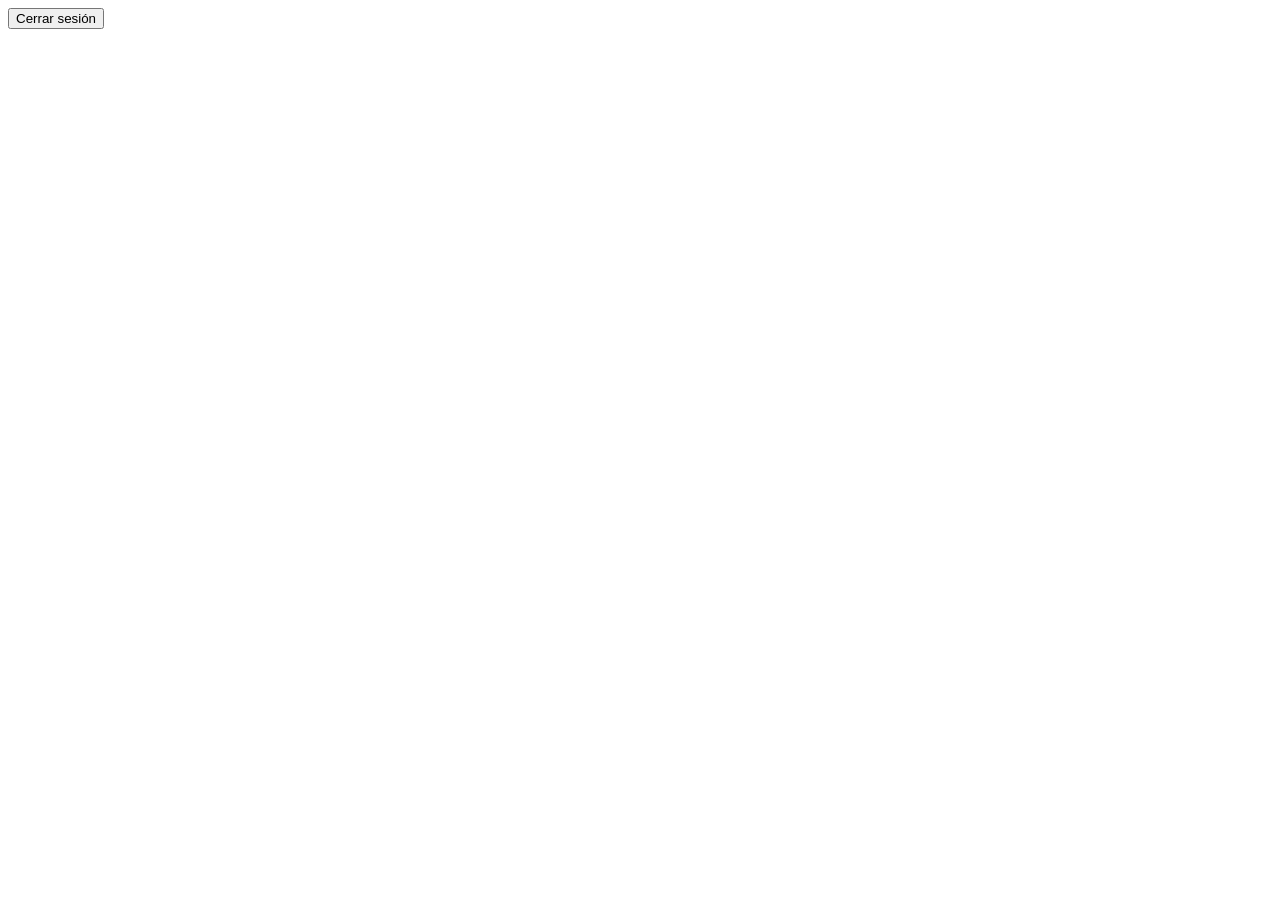
==== index.html @ 5354e7cc "Fix protected session and logout" ====
<!DOCTYPE html>
<html lang="es">
<head>
  <!-- Tu contenido actual del head -->
</head>

<body>
  <!-- Toda la interfaz actual del curso -->

  <button id="logoutButton" type="button">
    Cerrar sesión
  </button>

  <script src="./js/course-data.js"></script>
  <script src="./js/app.js"></script>
  <script type="module" src="./js/session-guard.js"></script>
</body>
</html>
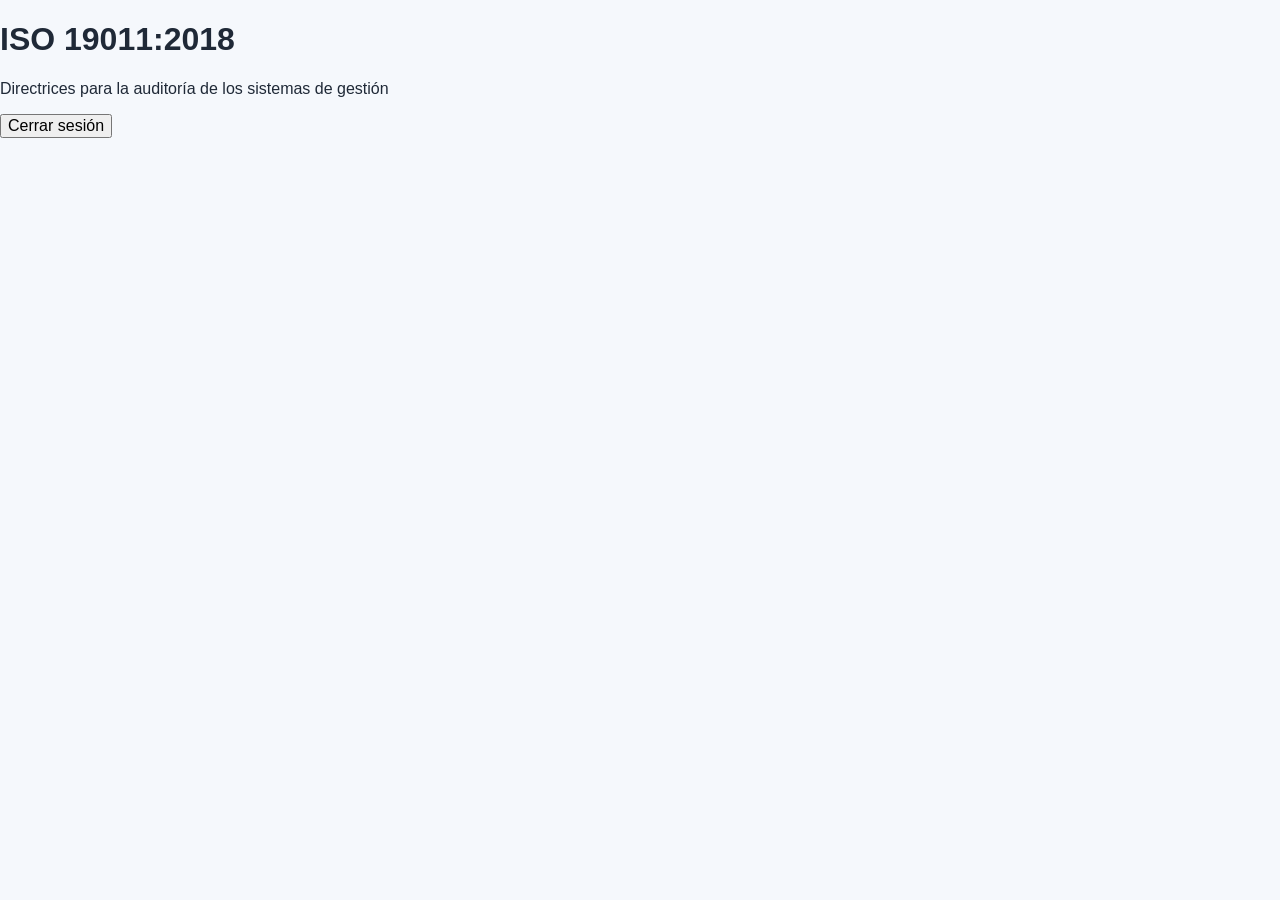
==== commit 082e78fb: "Restore course layout and fix logout" ====
--- a/index.html
+++ b/index.html
@@ -1,18 +1,34 @@
 <!DOCTYPE html>
 <html lang="es">
 <head>
-  <!-- Tu contenido actual del head -->
+  <meta charset="UTF-8" />
+  <meta name="viewport" content="width=device-width, initial-scale=1.0" />
+
+  <title>Curso ISO 19011:2018</title>
+
+  <link rel="stylesheet" href="./css/style.css" />
 </head>
 
 <body>
-  <!-- Toda la interfaz actual del curso -->
+  <header class="app-header">
+    <div>
+      <h1>ISO 19011:2018</h1>
+      <p>Directrices para la auditoría de los sistemas de gestión</p>
+    </div>
 
-  <button id="logoutButton" type="button">
-    Cerrar sesión
-  </button>
+    <button id="logoutButton" type="button">
+      Cerrar sesión
+    </button>
+  </header>
+
+  <main id="app">
+    <noscript>
+      Necesitas habilitar JavaScript para utilizar este curso.
+    </noscript>
+  </main>
 
   <script src="./js/course-data.js"></script>
   <script src="./js/app.js"></script>
   <script type="module" src="./js/session-guard.js"></script>
 </body>
-</html>+</html>
--- a/css/style.css
+++ b/css/style.css
@@ -0,0 +1,38 @@
+
+:root{
+  --blue:#0066cc;--blue2:#0b84e5;--navy:#0d2a4a;--ink:#1f2937;--muted:#64748b;
+  --bg:#f5f8fc;--card:#ffffff;--line:#dce6f2;--ok:#0f9d58;--warn:#f59e0b;--danger:#d93025;
+}
+*{box-sizing:border-box} body{margin:0;font-family:Inter,Segoe UI,Arial,sans-serif;background:var(--bg);color:var(--ink)}
+button,input{font:inherit}.app{display:grid;grid-template-columns:290px 1fr;min-height:100vh}
+.sidebar{background:linear-gradient(180deg,var(--navy),#102f54);color:white;padding:22px;position:sticky;top:0;height:100vh;overflow:auto}
+.brand{font-weight:800;font-size:20px;letter-spacing:.4px}.tag{font-size:12px;opacity:.75;margin-top:4px}
+.progress-wrap{margin:22px 0}.progressbar{height:10px;background:#274765;border-radius:999px;overflow:hidden}.progressbar i{display:block;height:100%;background:#36a3ff;width:0}
+.progress-label{font-size:12px;margin-top:8px;opacity:.85}
+.module-nav button{width:100%;display:block;text-align:left;border:0;background:transparent;color:white;padding:12px;border-radius:10px;margin:5px 0;cursor:pointer}
+.module-nav button:hover,.module-nav button.active{background:rgba(255,255,255,.12)}
+.main{padding:28px 34px 60px;max-width:1200px;width:100%}
+.topbar{display:flex;justify-content:space-between;align-items:center;margin-bottom:18px}
+.topbar h1{font-size:28px;margin:0}.actions{display:flex;gap:8px}
+.btn{border:0;border-radius:9px;padding:10px 14px;cursor:pointer;background:var(--blue);color:white;font-weight:700}
+.btn.secondary{background:white;color:var(--blue);border:1px solid var(--line)}
+.hero,.lesson,.quiz,.certificate{background:var(--card);border:1px solid var(--line);border-radius:18px;padding:26px;box-shadow:0 8px 28px rgba(13,42,74,.06);margin-bottom:20px}
+.hero{background:linear-gradient(135deg,#fff,#eef7ff)}.hero h2{font-size:32px;margin:0 0 8px}.meta{color:var(--muted);margin-bottom:14px}
+.objectives{display:grid;grid-template-columns:repeat(2,minmax(0,1fr));gap:10px;padding:0;list-style:none}
+.objectives li{background:#eef6ff;padding:12px;border-radius:10px;border-left:4px solid var(--blue)}
+.lesson h3{color:var(--navy);font-size:23px;margin-top:0}.lesson p,.lesson li{line-height:1.65}
+.callout{padding:14px 16px;border-radius:12px;margin:16px 0}.callout.key{background:#e9f5ff;border-left:5px solid var(--blue)}
+.callout.tip{background:#eaf8f0;border-left:5px solid var(--ok)}.callout.warning{background:#fff6df;border-left:5px solid var(--warn)}
+.cards{display:grid;gap:14px;margin:16px 0}.cards.two{grid-template-columns:repeat(2,1fr)}.cards.three{grid-template-columns:repeat(3,1fr)}.cards.four{grid-template-columns:repeat(4,1fr)}
+.cards article{border:1px solid var(--line);border-radius:14px;padding:16px;background:white}.badge{display:inline-block;background:#e8f3ff;color:var(--blue);padding:4px 8px;border-radius:999px;font-size:12px;font-weight:800}
+.compare{display:grid;grid-template-columns:1fr 1fr;gap:16px}.compare>div{border:1px solid var(--line);border-radius:14px;padding:16px}
+.process{display:flex;gap:8px;flex-wrap:wrap;margin:18px 0}.process span{background:#e8f3ff;color:var(--navy);padding:10px 14px;border-radius:999px;font-weight:700}.process span:not(:last-child)::after{content:" →";color:var(--blue)}
+table{width:100%;border-collapse:collapse;margin:16px 0}th,td{padding:12px;border:1px solid var(--line);text-align:left}th{background:#edf5ff}
+.quiz h3{margin-top:0}.question{border-top:1px solid var(--line);padding:16px 0}.question:first-of-type{border-top:0}.question label{display:block;margin:8px 0;cursor:pointer}
+.feedback{margin-top:8px;font-weight:700}.feedback.ok{color:var(--ok)}.feedback.bad{color:var(--danger)}
+.module-footer{display:flex;justify-content:space-between;gap:10px;margin-top:22px}.hidden{display:none!important}
+.certificate{text-align:center;padding:40px;border:8px double #b8ccea}.certificate h2{font-size:38px;color:var(--navy)}.certificate .name{font-size:30px;font-weight:800;margin:25px 0}
+input[type=text]{width:100%;padding:12px;border:1px solid var(--line);border-radius:9px}
+.small{font-size:12px;color:var(--muted)}
+@media(max-width:850px){.app{grid-template-columns:1fr}.sidebar{position:relative;height:auto}.main{padding:18px}.objectives,.cards.two,.cards.three,.cards.four,.compare{grid-template-columns:1fr}}
+@media print{.sidebar,.topbar,.module-footer,.quiz .btn{display:none!important}.app{display:block}.main{max-width:none}.lesson,.hero,.quiz,.certificate{box-shadow:none;break-inside:avoid}}
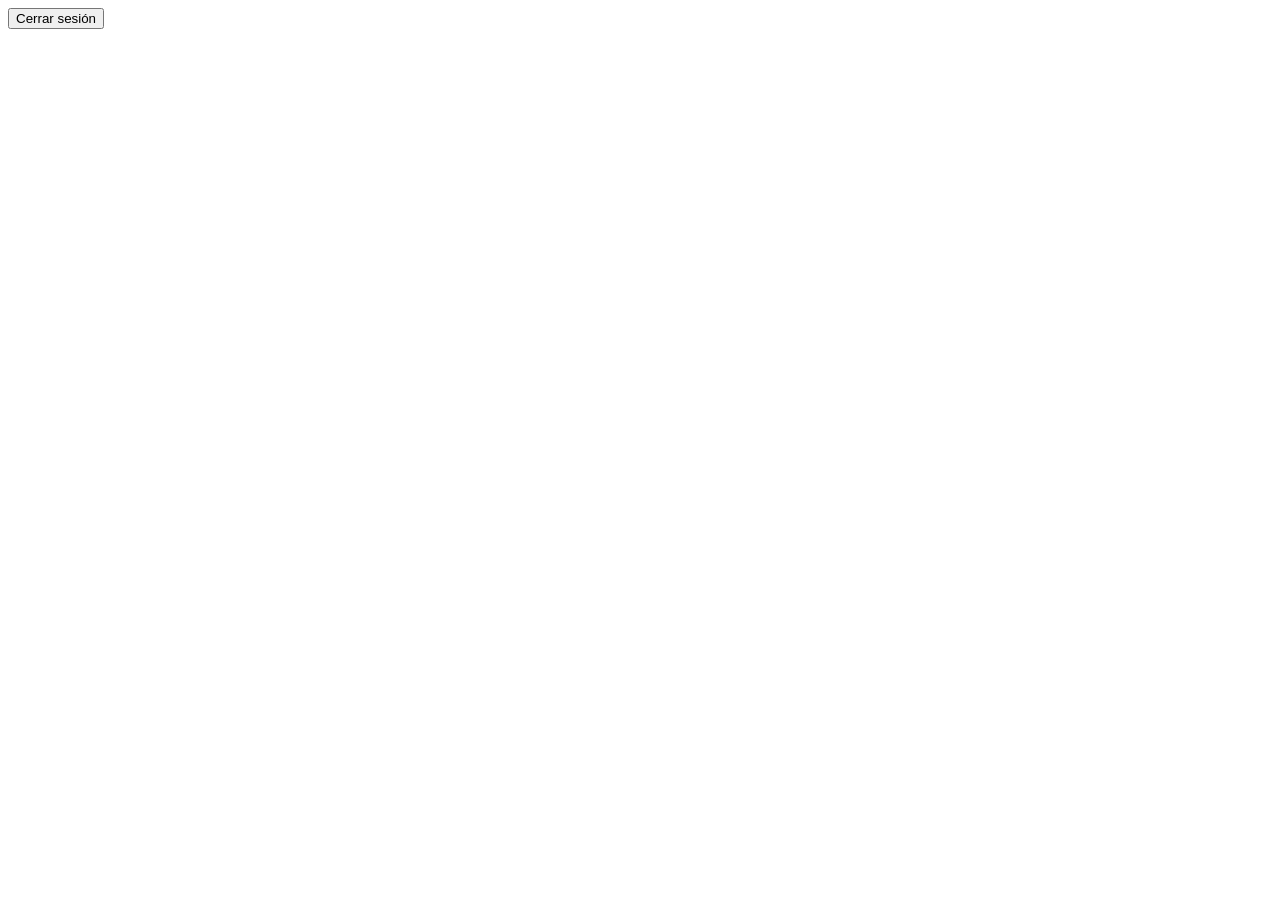
==== commit e63bf8d7: "Restore full course and protect authenticated access" ====
--- a/index.html
+++ b/index.html
@@ -1,34 +1,18 @@
 <!DOCTYPE html>
 <html lang="es">
 <head>
-  <meta charset="UTF-8" />
-  <meta name="viewport" content="width=device-width, initial-scale=1.0" />
-
-  <title>Curso ISO 19011:2018</title>
-
-  <link rel="stylesheet" href="./css/style.css" />
+  <!-- Tu contenido actual del head -->
 </head>
 
 <body>
-  <header class="app-header">
-    <div>
-      <h1>ISO 19011:2018</h1>
-      <p>Directrices para la auditoría de los sistemas de gestión</p>
-    </div>
+  <!-- Toda la interfaz actual del curso -->
 
-    <button id="logoutButton" type="button">
-      Cerrar sesión
-    </button>
-  </header>
-
-  <main id="app">
-    <noscript>
-      Necesitas habilitar JavaScript para utilizar este curso.
-    </noscript>
-  </main>
+  <button id="logoutButton" type="button">
+    Cerrar sesión
+  </button>
 
   <script src="./js/course-data.js"></script>
   <script src="./js/app.js"></script>
   <script type="module" src="./js/session-guard.js"></script>
 </body>
-</html>
+</html>
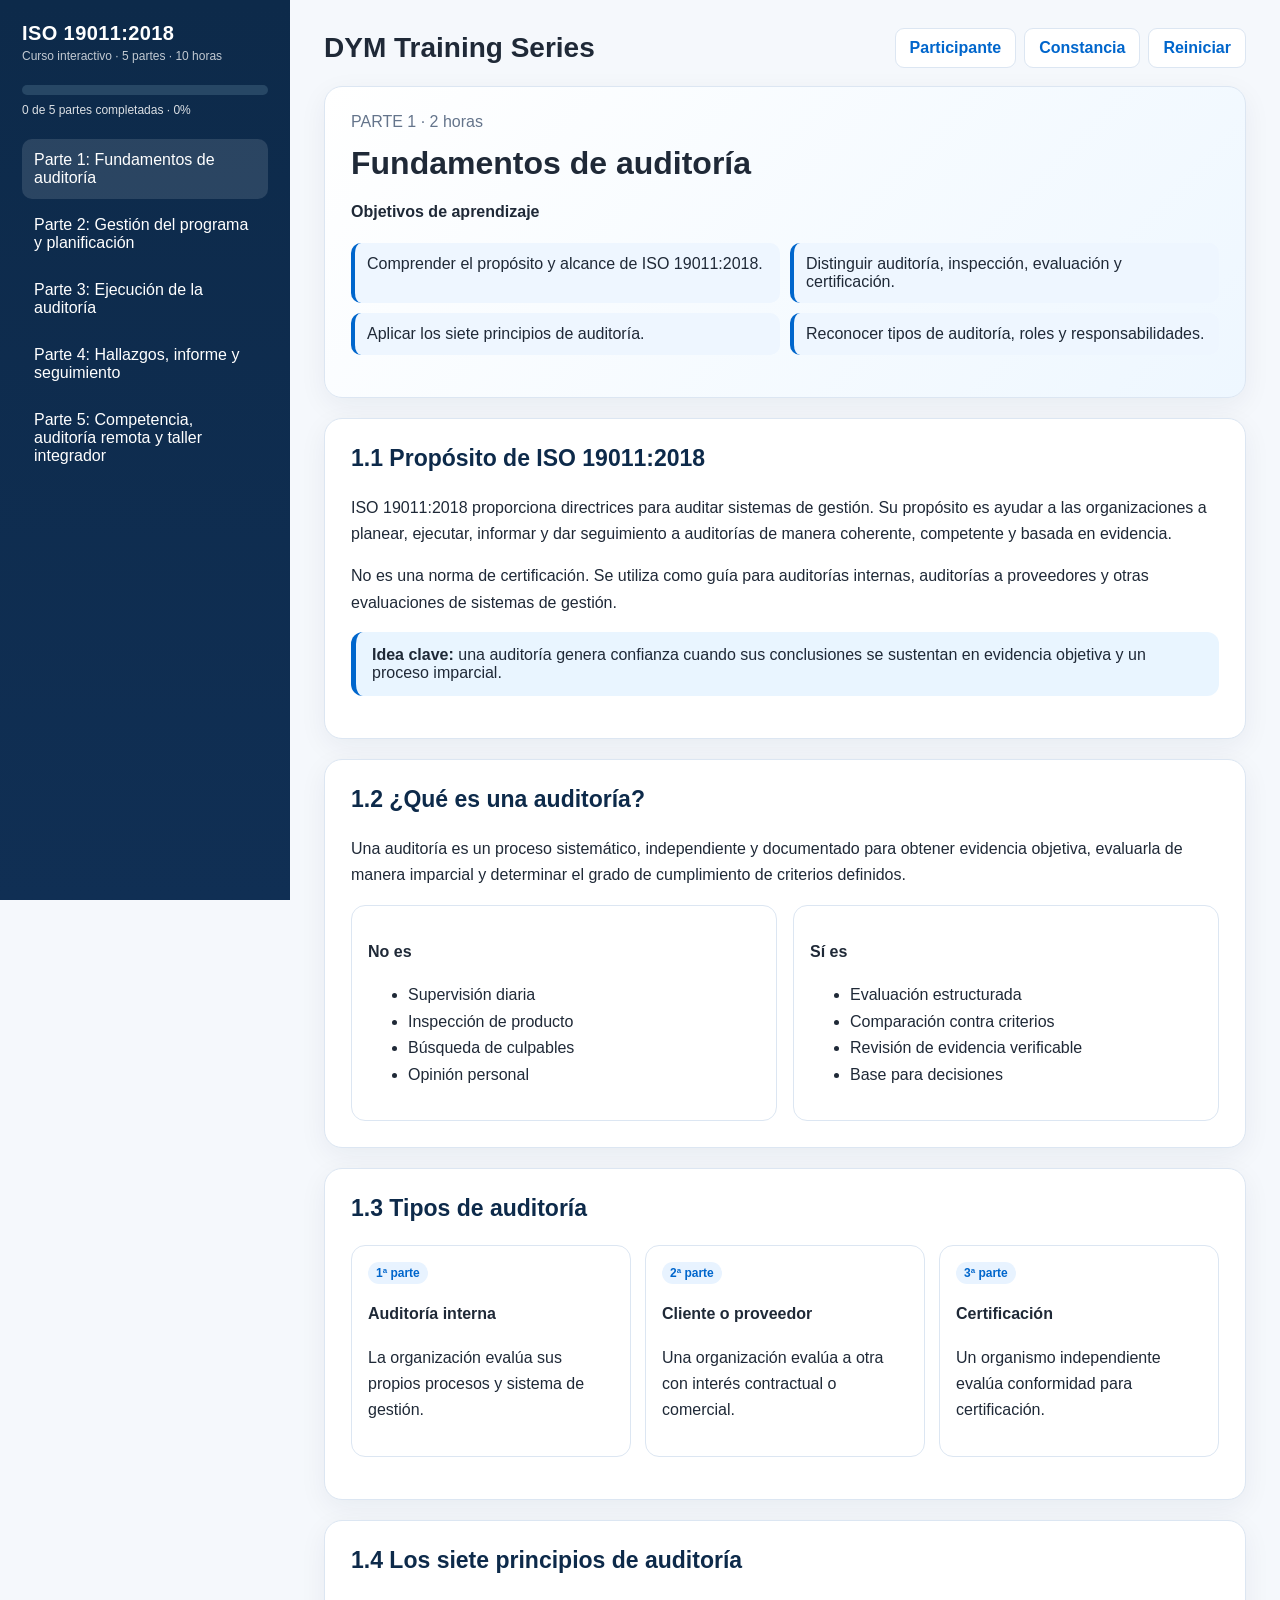
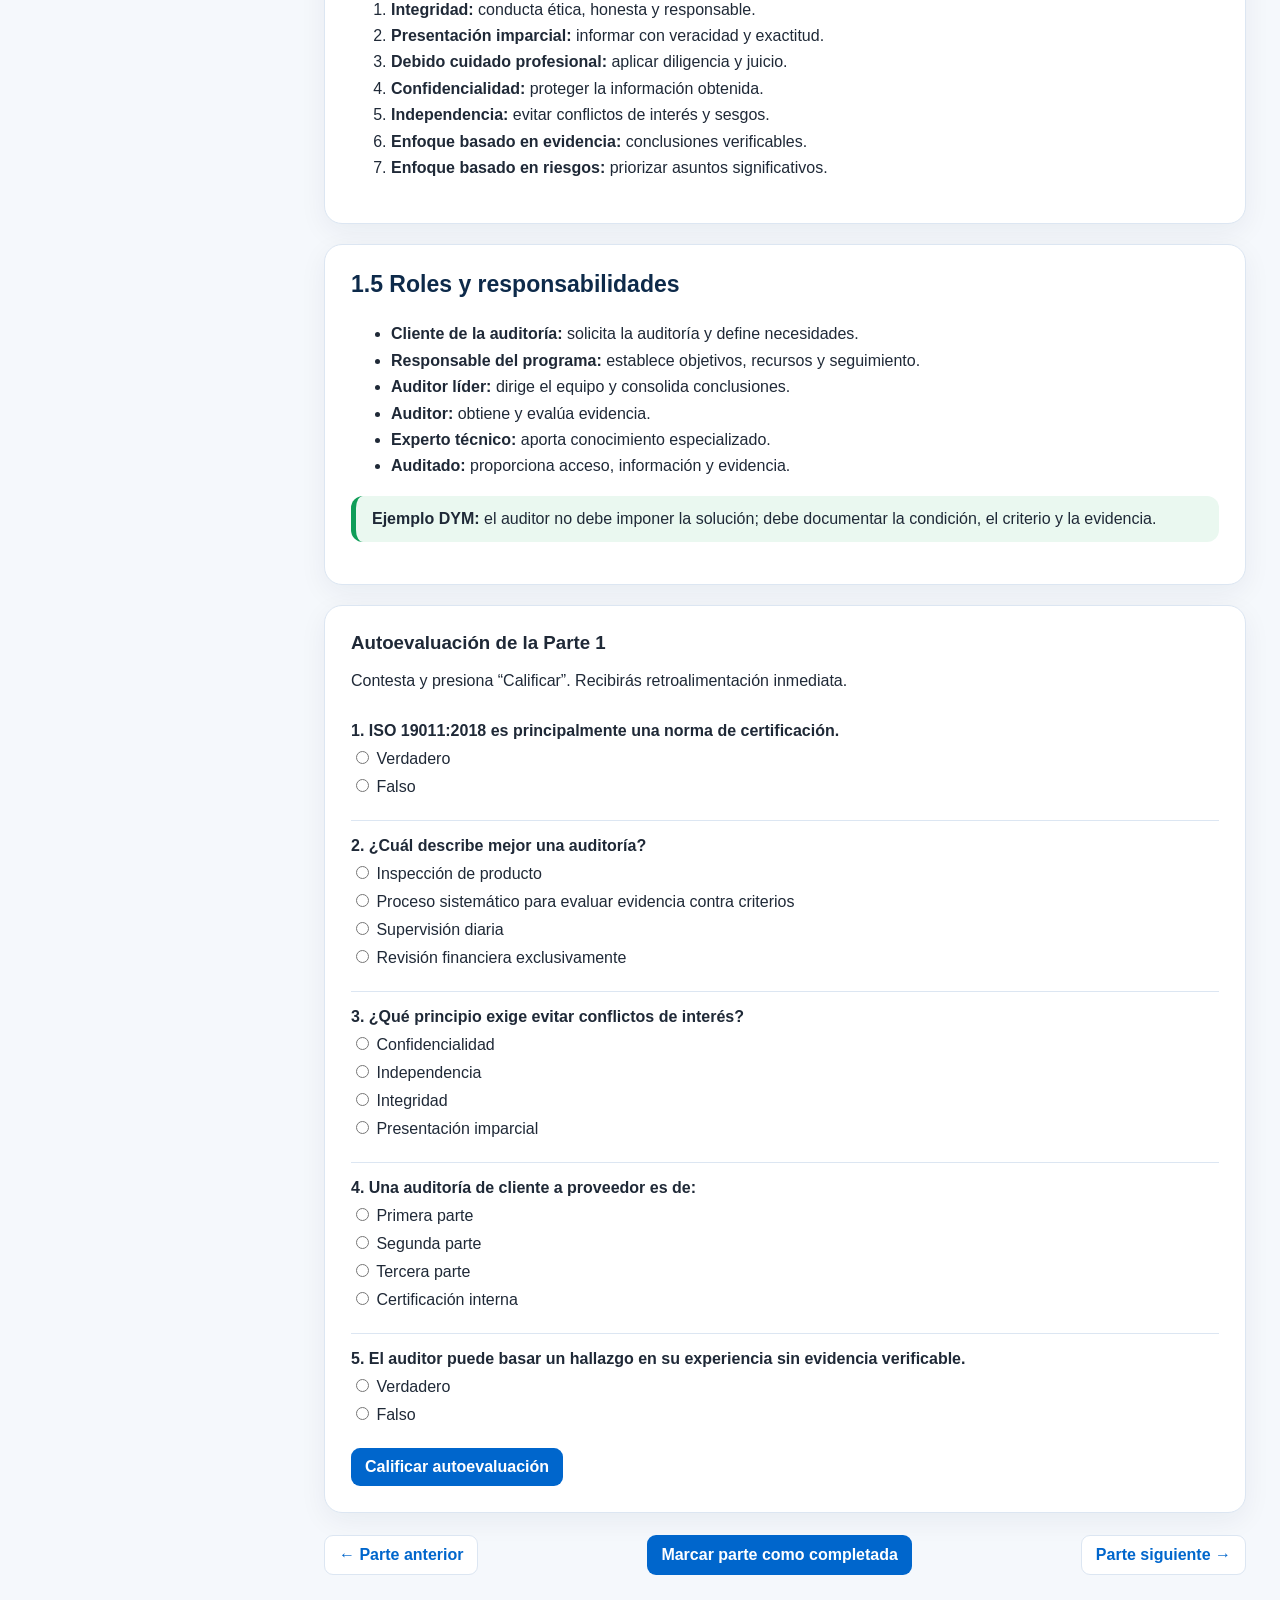
==== commit 3da92819: "Restore original ISO 19011 course" ====
--- a/index.html
+++ b/index.html
@@ -1,18 +1,35 @@
-<!DOCTYPE html>
+<!doctype html>
 <html lang="es">
 <head>
-  <!-- Tu contenido actual del head -->
+<meta charset="utf-8">
+<meta name="viewport" content="width=device-width, initial-scale=1">
+<title>Curso ISO 19011:2018</title>
+<link rel="stylesheet" href="css/style.css">
 </head>
-
 <body>
-  <!-- Toda la interfaz actual del curso -->
-
-  <button id="logoutButton" type="button">
-    Cerrar sesión
-  </button>
-
-  <script src="./js/course-data.js"></script>
-  <script src="./js/app.js"></script>
-  <script type="module" src="./js/session-guard.js"></script>
+<div class="app">
+  <aside class="sidebar">
+    <div class="brand">ISO 19011:2018</div>
+    <div class="tag">Curso interactivo · 5 partes · 10 horas</div>
+    <div class="progress-wrap">
+      <div class="progressbar"><i id="progressFill"></i></div>
+      <div class="progress-label" id="progressLabel"></div>
+    </div>
+    <nav class="module-nav" id="moduleNav"></nav>
+  </aside>
+  <main class="main">
+    <div class="topbar">
+      <h1>DYM Training Series</h1>
+      <div class="actions">
+        <button id="setName" class="btn secondary">Participante</button>
+        <button id="certificate" class="btn secondary">Constancia</button>
+        <button id="reset" class="btn secondary">Reiniciar</button>
+      </div>
+    </div>
+    <div id="content"></div>
+  </main>
+</div>
+<script src="js/course-data.js"></script>
+<script src="js/app.js"></script>
 </body>
-</html>+</html>
--- a/css/style.css
+++ b/css/style.css
@@ -0,0 +1,38 @@
+
+:root{
+  --blue:#0066cc;--blue2:#0b84e5;--navy:#0d2a4a;--ink:#1f2937;--muted:#64748b;
+  --bg:#f5f8fc;--card:#ffffff;--line:#dce6f2;--ok:#0f9d58;--warn:#f59e0b;--danger:#d93025;
+}
+*{box-sizing:border-box} body{margin:0;font-family:Inter,Segoe UI,Arial,sans-serif;background:var(--bg);color:var(--ink)}
+button,input{font:inherit}.app{display:grid;grid-template-columns:290px 1fr;min-height:100vh}
+.sidebar{background:linear-gradient(180deg,var(--navy),#102f54);color:white;padding:22px;position:sticky;top:0;height:100vh;overflow:auto}
+.brand{font-weight:800;font-size:20px;letter-spacing:.4px}.tag{font-size:12px;opacity:.75;margin-top:4px}
+.progress-wrap{margin:22px 0}.progressbar{height:10px;background:#274765;border-radius:999px;overflow:hidden}.progressbar i{display:block;height:100%;background:#36a3ff;width:0}
+.progress-label{font-size:12px;margin-top:8px;opacity:.85}
+.module-nav button{width:100%;display:block;text-align:left;border:0;background:transparent;color:white;padding:12px;border-radius:10px;margin:5px 0;cursor:pointer}
+.module-nav button:hover,.module-nav button.active{background:rgba(255,255,255,.12)}
+.main{padding:28px 34px 60px;max-width:1200px;width:100%}
+.topbar{display:flex;justify-content:space-between;align-items:center;margin-bottom:18px}
+.topbar h1{font-size:28px;margin:0}.actions{display:flex;gap:8px}
+.btn{border:0;border-radius:9px;padding:10px 14px;cursor:pointer;background:var(--blue);color:white;font-weight:700}
+.btn.secondary{background:white;color:var(--blue);border:1px solid var(--line)}
+.hero,.lesson,.quiz,.certificate{background:var(--card);border:1px solid var(--line);border-radius:18px;padding:26px;box-shadow:0 8px 28px rgba(13,42,74,.06);margin-bottom:20px}
+.hero{background:linear-gradient(135deg,#fff,#eef7ff)}.hero h2{font-size:32px;margin:0 0 8px}.meta{color:var(--muted);margin-bottom:14px}
+.objectives{display:grid;grid-template-columns:repeat(2,minmax(0,1fr));gap:10px;padding:0;list-style:none}
+.objectives li{background:#eef6ff;padding:12px;border-radius:10px;border-left:4px solid var(--blue)}
+.lesson h3{color:var(--navy);font-size:23px;margin-top:0}.lesson p,.lesson li{line-height:1.65}
+.callout{padding:14px 16px;border-radius:12px;margin:16px 0}.callout.key{background:#e9f5ff;border-left:5px solid var(--blue)}
+.callout.tip{background:#eaf8f0;border-left:5px solid var(--ok)}.callout.warning{background:#fff6df;border-left:5px solid var(--warn)}
+.cards{display:grid;gap:14px;margin:16px 0}.cards.two{grid-template-columns:repeat(2,1fr)}.cards.three{grid-template-columns:repeat(3,1fr)}.cards.four{grid-template-columns:repeat(4,1fr)}
+.cards article{border:1px solid var(--line);border-radius:14px;padding:16px;background:white}.badge{display:inline-block;background:#e8f3ff;color:var(--blue);padding:4px 8px;border-radius:999px;font-size:12px;font-weight:800}
+.compare{display:grid;grid-template-columns:1fr 1fr;gap:16px}.compare>div{border:1px solid var(--line);border-radius:14px;padding:16px}
+.process{display:flex;gap:8px;flex-wrap:wrap;margin:18px 0}.process span{background:#e8f3ff;color:var(--navy);padding:10px 14px;border-radius:999px;font-weight:700}.process span:not(:last-child)::after{content:" →";color:var(--blue)}
+table{width:100%;border-collapse:collapse;margin:16px 0}th,td{padding:12px;border:1px solid var(--line);text-align:left}th{background:#edf5ff}
+.quiz h3{margin-top:0}.question{border-top:1px solid var(--line);padding:16px 0}.question:first-of-type{border-top:0}.question label{display:block;margin:8px 0;cursor:pointer}
+.feedback{margin-top:8px;font-weight:700}.feedback.ok{color:var(--ok)}.feedback.bad{color:var(--danger)}
+.module-footer{display:flex;justify-content:space-between;gap:10px;margin-top:22px}.hidden{display:none!important}
+.certificate{text-align:center;padding:40px;border:8px double #b8ccea}.certificate h2{font-size:38px;color:var(--navy)}.certificate .name{font-size:30px;font-weight:800;margin:25px 0}
+input[type=text]{width:100%;padding:12px;border:1px solid var(--line);border-radius:9px}
+.small{font-size:12px;color:var(--muted)}
+@media(max-width:850px){.app{grid-template-columns:1fr}.sidebar{position:relative;height:auto}.main{padding:18px}.objectives,.cards.two,.cards.three,.cards.four,.compare{grid-template-columns:1fr}}
+@media print{.sidebar,.topbar,.module-footer,.quiz .btn{display:none!important}.app{display:block}.main{max-width:none}.lesson,.hero,.quiz,.certificate{box-shadow:none;break-inside:avoid}}
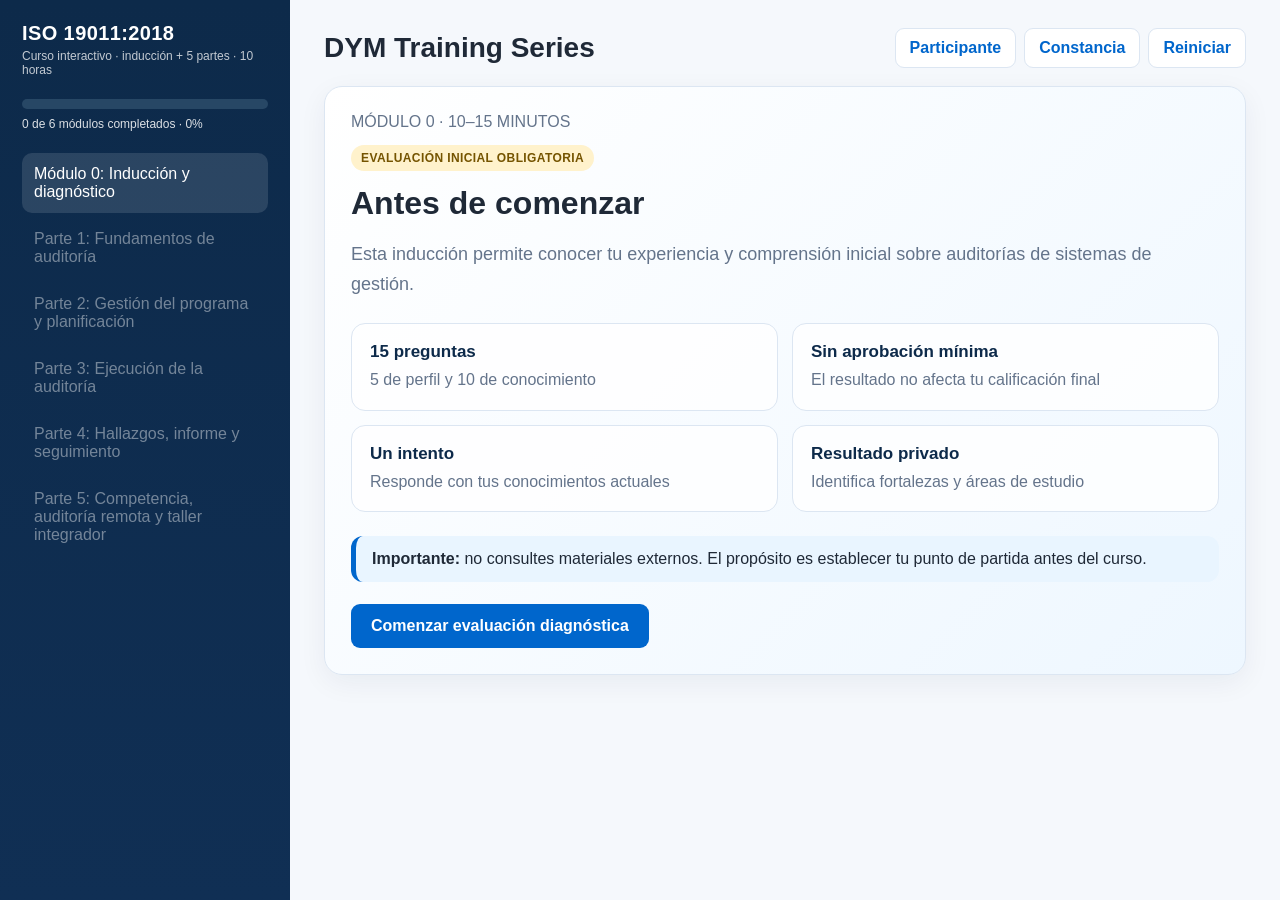
==== commit ac8bb9c2: "Add Module 0 induction and diagnostic assessment" ====
--- a/index.html
+++ b/index.html
@@ -10,7 +10,7 @@
 <div class="app">
   <aside class="sidebar">
     <div class="brand">ISO 19011:2018</div>
-    <div class="tag">Curso interactivo · 5 partes · 10 horas</div>
+    <div class="tag">Curso interactivo · inducción + 5 partes · 10 horas</div>
     <div class="progress-wrap">
       <div class="progressbar"><i id="progressFill"></i></div>
       <div class="progress-label" id="progressLabel"></div>
@@ -31,5 +31,6 @@
 </div>
 <script src="js/course-data.js"></script>
 <script src="js/app.js"></script>
+<script type="module" src="./js/session-guard.js"></script>
 </body>
 </html>
--- a/css/style.css
+++ b/css/style.css
@@ -36,3 +36,23 @@
 .small{font-size:12px;color:var(--muted)}
 @media(max-width:850px){.app{grid-template-columns:1fr}.sidebar{position:relative;height:auto}.main{padding:18px}.objectives,.cards.two,.cards.three,.cards.four,.compare{grid-template-columns:1fr}}
 @media print{.sidebar,.topbar,.module-footer,.quiz .btn{display:none!important}.app{display:block}.main{max-width:none}.lesson,.hero,.quiz,.certificate{box-shadow:none;break-inside:avoid}}
+
+/* Módulo 0 · Inducción y evaluación diagnóstica */
+.module-nav button:disabled{opacity:.42;cursor:not-allowed;background:transparent}
+.lead{font-size:18px;line-height:1.65;color:var(--muted);max-width:850px}
+.diagnostic-badge{display:inline-block;margin-bottom:14px;padding:6px 10px;border-radius:999px;background:#fff2cc;color:#755400;font-size:12px;font-weight:800;text-transform:uppercase;letter-spacing:.4px}
+.diagnostic-grid{display:grid;grid-template-columns:repeat(2,minmax(0,1fr));gap:14px;margin:24px 0}
+.diagnostic-grid article{display:flex;flex-direction:column;gap:6px;padding:18px;border:1px solid var(--line);border-radius:14px;background:rgba(255,255,255,.82)}
+.diagnostic-grid article strong{color:var(--navy);font-size:17px}.diagnostic-grid article span{color:var(--muted);line-height:1.45}
+.diagnostic-start{margin-top:6px;padding:13px 20px;font-size:16px}
+.diagnostic-hero.compact{padding-bottom:20px}
+.diagnostic-section{padding-top:20px}
+.section-heading{display:flex;align-items:center;gap:14px;margin-bottom:12px}
+.section-heading>span{display:grid;place-items:center;width:42px;height:42px;border-radius:12px;background:var(--blue);color:#fff;font-size:20px;font-weight:900}
+.section-heading h3,.section-heading p{margin:0}.section-heading p{margin-top:4px;color:var(--muted)}
+.diagnostic-question label{padding:7px 9px;border-radius:8px}.diagnostic-question label:hover{background:#f0f7ff}
+.diagnostic-result{text-align:center}.result-icon{display:grid;place-items:center;width:62px;height:62px;margin:0 auto 15px;border-radius:50%;background:#eaf8f0;color:var(--ok);font-size:34px;font-weight:900}
+.score-ring{display:flex;flex-direction:column;align-items:center;justify-content:center;width:190px;height:190px;margin:26px auto;border-radius:50%;background:conic-gradient(var(--blue) calc(var(--score)*1%),#dfeaf5 0);position:relative}
+.score-ring::before{content:"";position:absolute;inset:14px;border-radius:50%;background:#fff}.score-ring strong,.score-ring span{position:relative;z-index:1}.score-ring strong{font-size:42px;color:var(--navy)}.score-ring span{max-width:130px;color:var(--muted);font-weight:700}
+.result-columns{display:grid;grid-template-columns:1fr 1fr;gap:16px;text-align:left;margin:24px 0}.result-columns article{padding:20px;border:1px solid var(--line);border-radius:14px;background:#fff}.result-columns h3{margin-top:0;color:var(--navy)}.result-columns ul{padding-left:20px;line-height:1.8}
+@media(max-width:850px){.diagnostic-grid,.result-columns{grid-template-columns:1fr}}
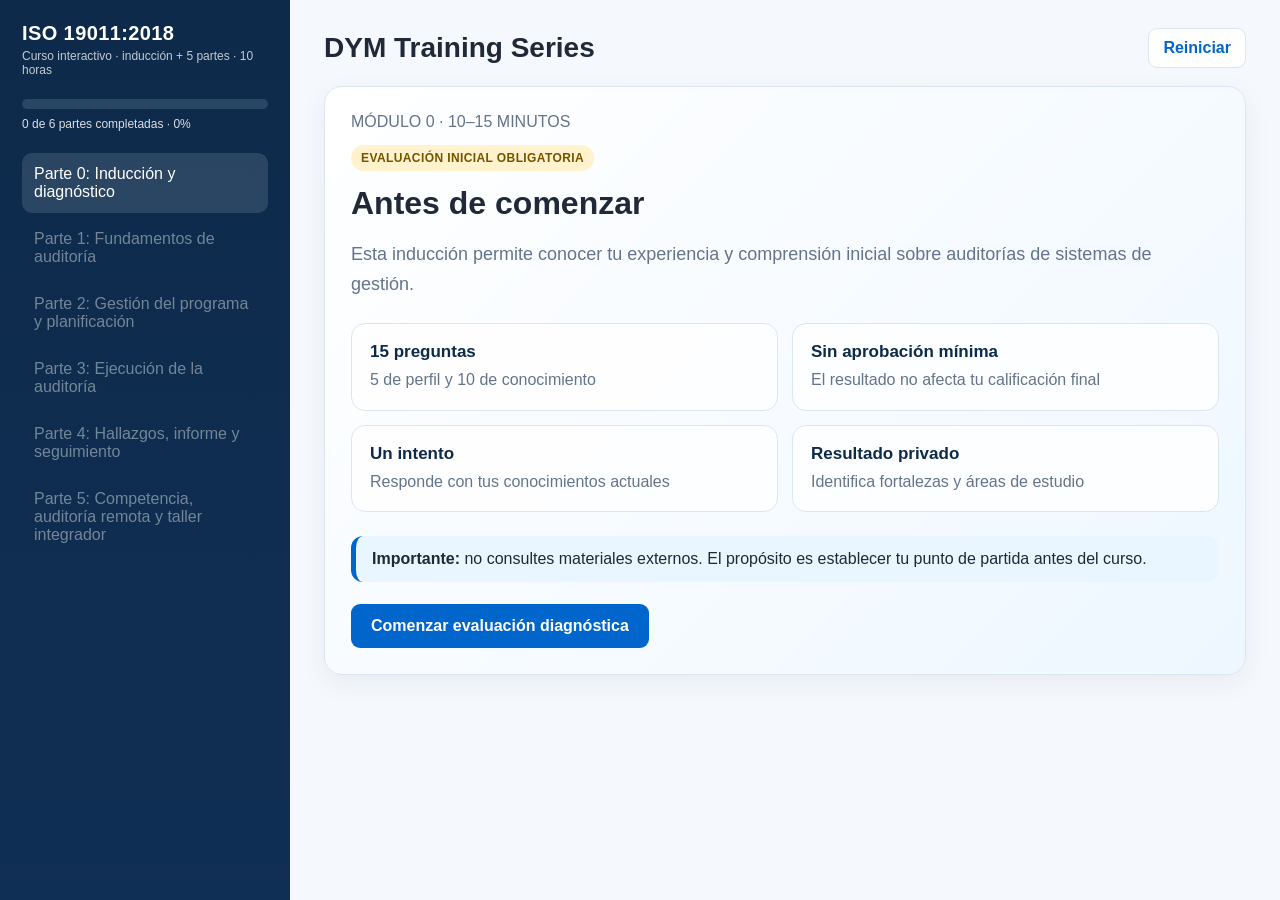
==== commit 1f8e2f07: "Rename diagnostic as Part 0 and remove participant certificate buttons" ====
--- a/index.html
+++ b/index.html
@@ -1,36 +1,53 @@
 <!doctype html>
 <html lang="es">
 <head>
-<meta charset="utf-8">
-<meta name="viewport" content="width=device-width, initial-scale=1">
-<title>Curso ISO 19011:2018</title>
-<link rel="stylesheet" href="css/style.css">
+  <meta charset="utf-8">
+  <meta name="viewport" content="width=device-width, initial-scale=1">
+
+  <title>Curso ISO 19011:2018</title>
+
+  <link rel="stylesheet" href="css/style.css">
 </head>
+
 <body>
-<div class="app">
-  <aside class="sidebar">
-    <div class="brand">ISO 19011:2018</div>
-    <div class="tag">Curso interactivo · inducción + 5 partes · 10 horas</div>
-    <div class="progress-wrap">
-      <div class="progressbar"><i id="progressFill"></i></div>
-      <div class="progress-label" id="progressLabel"></div>
-    </div>
-    <nav class="module-nav" id="moduleNav"></nav>
-  </aside>
-  <main class="main">
-    <div class="topbar">
-      <h1>DYM Training Series</h1>
-      <div class="actions">
-        <button id="setName" class="btn secondary">Participante</button>
-        <button id="certificate" class="btn secondary">Constancia</button>
-        <button id="reset" class="btn secondary">Reiniciar</button>
+  <div class="app">
+
+    <aside class="sidebar">
+      <div class="brand">ISO 19011:2018</div>
+
+      <div class="tag">
+        Curso interactivo · inducción + 5 partes · 10 horas
       </div>
-    </div>
-    <div id="content"></div>
-  </main>
-</div>
-<script src="js/course-data.js"></script>
-<script src="js/app.js"></script>
-<script type="module" src="./js/session-guard.js"></script>
+
+      <div class="progress-wrap">
+        <div class="progressbar">
+          <i id="progressFill"></i>
+        </div>
+
+        <div class="progress-label" id="progressLabel"></div>
+      </div>
+
+      <nav class="module-nav" id="moduleNav"></nav>
+    </aside>
+
+    <main class="main">
+      <div class="topbar">
+        <h1>DYM Training Series</h1>
+
+        <div class="actions">
+          <button id="reset" class="btn secondary" type="button">
+            Reiniciar
+          </button>
+        </div>
+      </div>
+
+      <div id="content"></div>
+    </main>
+
+  </div>
+
+  <script src="js/course-data.js"></script>
+  <script src="js/app.js"></script>
+  <script type="module" src="./js/session-guard.js"></script>
 </body>
-</html>
+</html>
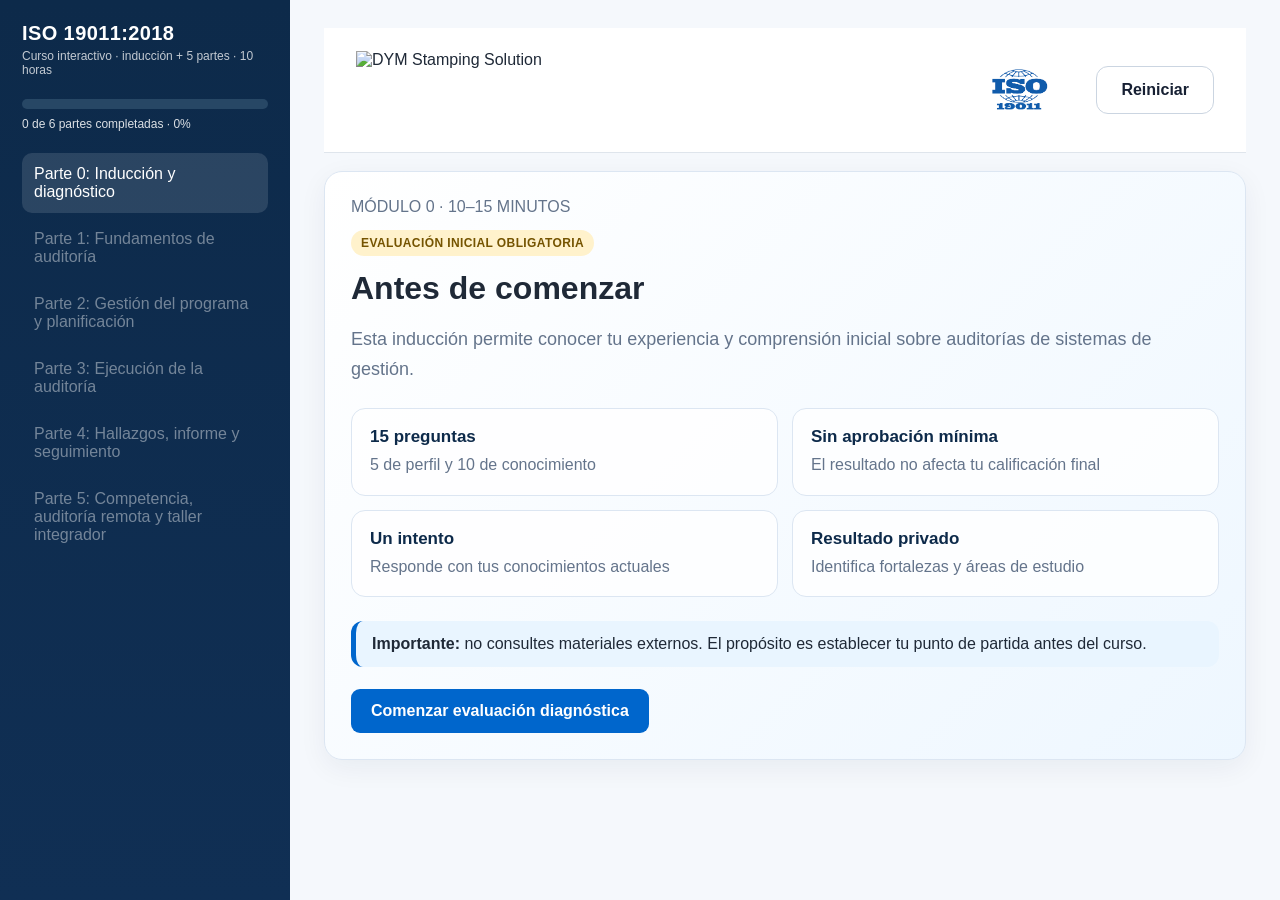
==== commit a3cff5c3: "Add DYM and ISO branding to course header" ====
--- a/index.html
+++ b/index.html
@@ -6,7 +6,7 @@
 
   <title>Curso ISO 19011:2018</title>
 
-  <link rel="stylesheet" href="css/style.css">
+  <link rel="stylesheet" href="./css/style.css">
 </head>
 
 <body>
@@ -32,12 +32,28 @@
 
     <main class="main">
       <div class="topbar">
-        <h1>DYM Training Series</h1>
 
-        <div class="actions">
-          <button id="reset" class="btn secondary" type="button">
+        <div class="brand-left">
+          <img
+            src="./assets/dym-logo.png"
+            alt="DYM Stamping Solution"
+            class="dym-logo">
+        </div>
+
+        <div class="brand-right">
+
+          <img
+            src="./assets/iso19011-logo.png"
+            alt="ISO 19011"
+            class="iso-logo">
+
+          <button
+            id="reset"
+            class="btn secondary"
+            type="button">
             Reiniciar
           </button>
+
         </div>
       </div>
 
@@ -46,8 +62,8 @@
 
   </div>
 
-  <script src="js/course-data.js"></script>
-  <script src="js/app.js"></script>
+  <script src="./js/course-data.js"></script>
+  <script src="./js/app.js"></script>
   <script type="module" src="./js/session-guard.js"></script>
 </body>
 </html>
--- a/css/style.css
+++ b/css/style.css
@@ -56,3 +56,108 @@
 .score-ring::before{content:"";position:absolute;inset:14px;border-radius:50%;background:#fff}.score-ring strong,.score-ring span{position:relative;z-index:1}.score-ring strong{font-size:42px;color:var(--navy)}.score-ring span{max-width:130px;color:var(--muted);font-weight:700}
 .result-columns{display:grid;grid-template-columns:1fr 1fr;gap:16px;text-align:left;margin:24px 0}.result-columns article{padding:20px;border:1px solid var(--line);border-radius:14px;background:#fff}.result-columns h3{margin-top:0;color:var(--navy)}.result-columns ul{padding-left:20px;line-height:1.8}
 @media(max-width:850px){.diagnostic-grid,.result-columns{grid-template-columns:1fr}}
+/* =========================================================
+   TOP BAR CORPORATIVA
+========================================================= */
+
+.topbar {
+  min-height: 110px;
+  display: flex;
+  justify-content: space-between;
+  align-items: center;
+  gap: 24px;
+  padding: 18px 32px;
+  background: #ffffff;
+  border-bottom: 1px solid #dfe5ec;
+  box-sizing: border-box;
+}
+
+.brand-left,
+.brand-right {
+  display: flex;
+  align-items: center;
+}
+
+.brand-right {
+  gap: 32px;
+}
+
+.dym-logo {
+  display: block;
+  width: auto;
+  height: 78px;
+  object-fit: contain;
+}
+
+.iso-logo {
+  display: block;
+  width: auto;
+  height: 88px;
+  object-fit: contain;
+}
+
+.topbar .btn.secondary {
+  min-height: 48px;
+  padding: 12px 24px;
+  border: 1px solid #cbd5e1;
+  border-radius: 12px;
+  background: #ffffff;
+  color: #172033;
+  font: inherit;
+  font-weight: 600;
+  cursor: pointer;
+  transition:
+    transform 0.2s ease,
+    border-color 0.2s ease,
+    box-shadow 0.2s ease;
+}
+
+.topbar .btn.secondary:hover {
+  transform: translateY(-1px);
+  border-color: #0b74c9;
+  box-shadow: 0 6px 16px rgba(15, 23, 42, 0.12);
+}
+
+.topbar .btn.secondary:disabled {
+  cursor: not-allowed;
+  opacity: 0.65;
+}
+
+@media (max-width: 800px) {
+  .topbar {
+    min-height: auto;
+    align-items: flex-start;
+    padding: 16px 20px;
+  }
+
+  .brand-right {
+    gap: 16px;
+  }
+
+  .dym-logo {
+    height: 58px;
+  }
+
+  .iso-logo {
+    height: 66px;
+  }
+
+  .topbar .btn.secondary {
+    padding: 10px 16px;
+  }
+}
+
+@media (max-width: 560px) {
+  .topbar {
+    flex-direction: column;
+    align-items: stretch;
+  }
+
+  .brand-left {
+    justify-content: center;
+  }
+
+  .brand-right {
+    justify-content: space-between;
+  }
+}
